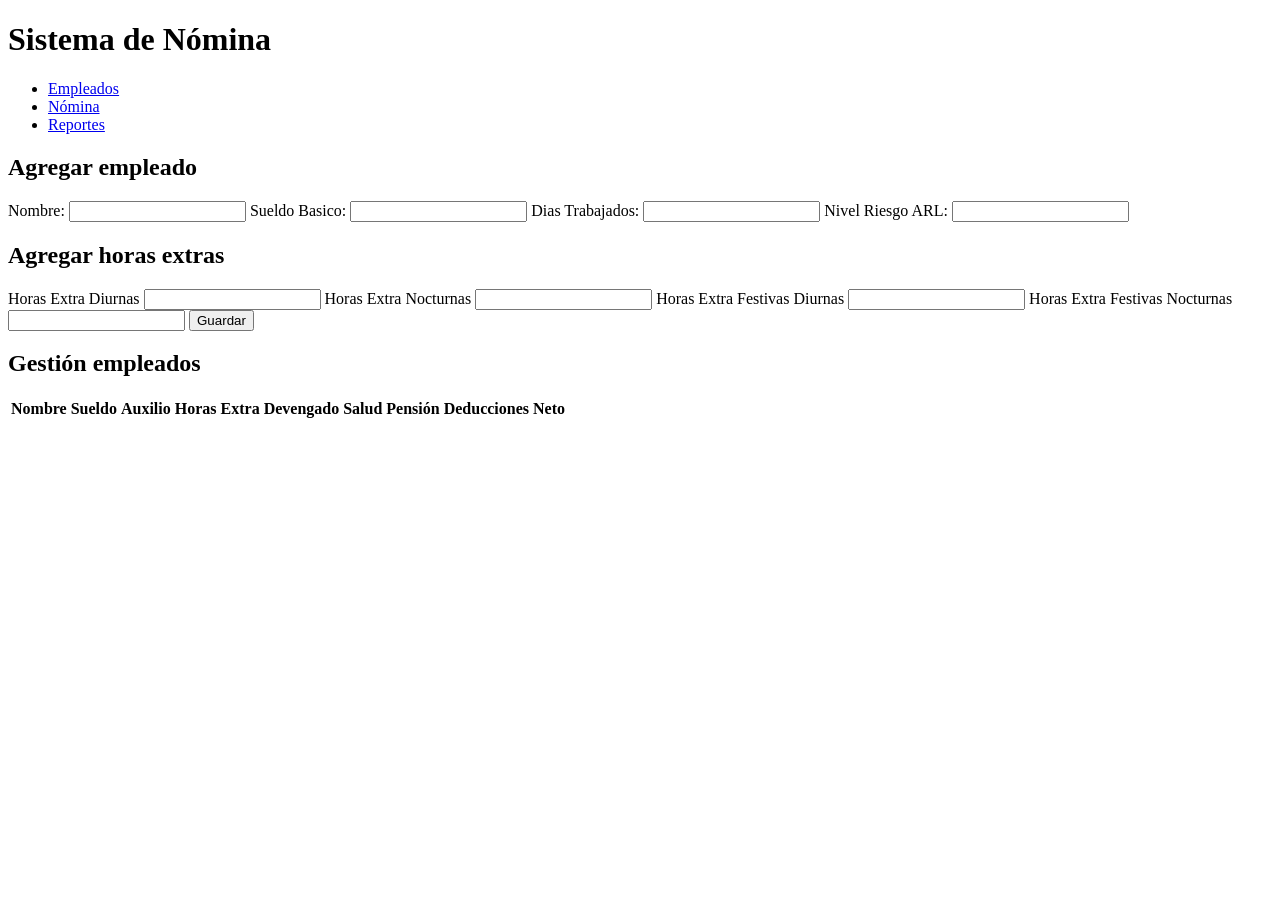
==== frontend/index.html @ 8a39349c "creacion estructura inicial frontend y backend" ====
<!DOCTYPE html>
<html lang="en">
<head>
    <meta charset="UTF-8">
    <meta name="viewport" content="width=device-width, initial-scale=1.0">
    <title>Sistema de Nómina</title>
    <link rel="stylesheet" href="styles.css">
    <script src="app.js" defer></script>
</head>
<body>
    <header>
        <h1>Sistema de Nómina</h1>
        <nav>
            <ul>
                <li><a href="#empleados">Empleados</a></li>
                <li><a href="#nomina">Nómina</a></li>
                <li><a href="#reportes">Reportes</a></li>
            </ul>
        </nav>
    </header>

    <main>
        <!-- Sección para agregar empleados !-->
        <div class="agregar-empleados">

            <h2>Agregar empleado</h2>
            <form id="formulario-empleado">
                <label for="nombre">Nombre:</label>
                <input type="text" id="nombre" name="nombre" required>

                <label for="Sbasico">Sueldo Basico:</label>
                <input type="number" id="Sbasico" name="Sbasico" required>

                <label for="Dias">Dias Trabajados:</label>
                <input type="number" id="Dias" name="Dias" required>

                <label for="nivel-arl">Nivel Riesgo ARL:</label>
                <input type="number" id="nivel-arl" name="nivel-arl" required>
                <!--NECESARI EDITAR ESTILO DE HORAS EXTRA-->
                <h2>Agregar horas extras</h2>      
                <label for="HED">Horas Extra Diurnas</label>
                <input type="number" id="HED" name="HED" required>
                
                <label for="HEN">Horas Extra Nocturnas</label>
                <input type="number" id="HEN" name="HEN" required>
                
                <label for="HEDF">Horas Extra Festivas Diurnas</label>
                <input type="number" id="HEDF" name="HEDF" required>
                
                <label for="HENF">Horas Extra Festivas Nocturnas</label>
                <input type="number" id="HENF" name="HENF" required>
                
                <button id="submit" type="submit">Guardar</button>
            </form>

        </div>

        <div class="divisor"></div>

        <h2>Gestión empleados</h2>

        <table>
            <thead>
                <tr>
                    <th>Nombre</th>
                    <th>Sueldo</th>
                    <th>Auxilio</th>
                    <th>Horas Extra</th>
                    <th>Devengado</th>
                    <th>Salud</th>
                    <th>Pensión</th>
                    <th>Deducciones</th>
                    <th>Neto</th>
                
                </tr>
            </thead>
            <tbody id="TablaEmpleados"></tbody>
        </table>
    </main>
</body>
</html>
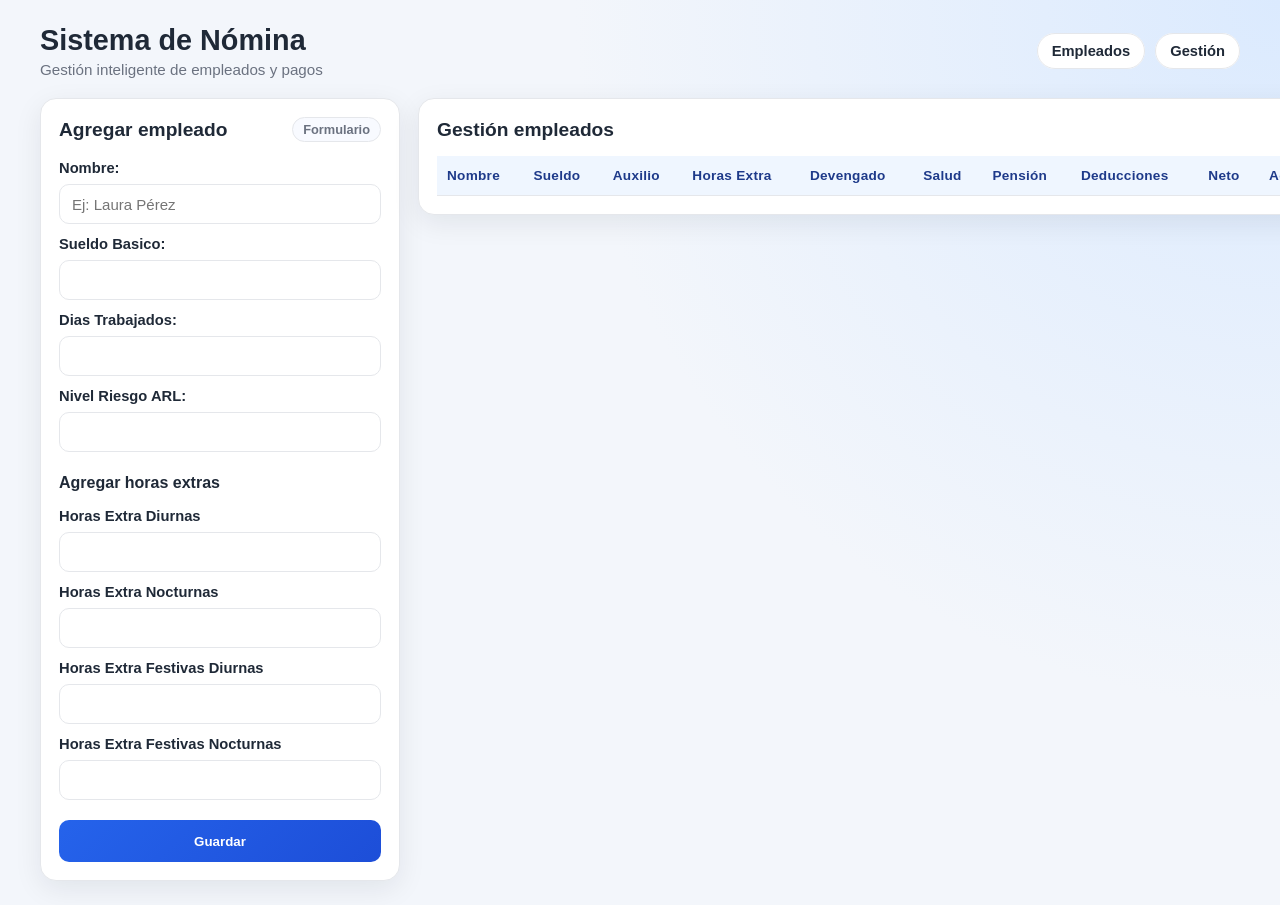
==== commit 7cd9b0ce: "interfaz mejorada" ====
--- a/frontend/index.html
+++ b/frontend/index.html
@@ -1,5 +1,5 @@
 <!DOCTYPE html>
-<html lang="en">
+<html lang="es">
 <head>
     <meta charset="UTF-8">
     <meta name="viewport" content="width=device-width, initial-scale=1.0">
@@ -8,25 +8,29 @@
     <script src="app.js" defer></script>
 </head>
 <body>
-    <header>
-        <h1>Sistema de Nómina</h1>
-        <nav>
+    <header class="topbar">
+        <div class="brand">
+            <h1>Sistema de Nómina</h1>
+            <p>Gestión inteligente de empleados y pagos</p>
+        </div>
+        <nav class="main-nav">
             <ul>
                 <li><a href="#empleados">Empleados</a></li>
-                <li><a href="#nomina">Nómina</a></li>
-                <li><a href="#reportes">Reportes</a></li>
+                <li><a href="#gestion">Gestión</a></li>
             </ul>
         </nav>
     </header>
 
-    <main>
-        <!-- Sección para agregar empleados !-->
-        <div class="agregar-empleados">
+    <main class="layout" id="empleados">
+        <section class="card agregar-empleados">
+            <div class="card-header">
+                <h2>Agregar empleado</h2>
+                <span class="chip">Formulario</span>
+            </div>
 
-            <h2>Agregar empleado</h2>
             <form id="formulario-empleado">
                 <label for="nombre">Nombre:</label>
-                <input type="text" id="nombre" name="nombre" required>
+                <input type="text" id="nombre" name="nombre" placeholder="Ej: Laura Pérez" required>
 
                 <label for="Sbasico">Sueldo Basico:</label>
                 <input type="number" id="Sbasico" name="Sbasico" required>
@@ -36,8 +40,8 @@
 
                 <label for="nivel-arl">Nivel Riesgo ARL:</label>
                 <input type="number" id="nivel-arl" name="nivel-arl" required>
-                <!--NECESARI EDITAR ESTILO DE HORAS EXTRA-->
-                <h2>Agregar horas extras</h2>      
+
+                <h3>Agregar horas extras</h3>
                 <label for="HED">Horas Extra Diurnas</label>
                 <input type="number" id="HED" name="HED" required>
                 
@@ -49,33 +53,37 @@
                 
                 <label for="HENF">Horas Extra Festivas Nocturnas</label>
                 <input type="number" id="HENF" name="HENF" required>
-                
+
                 <button id="submit" type="submit">Guardar</button>
             </form>
+        </section>
 
-        </div>
+        <section class="card" id="gestion">
+            <div class="card-header">
+                <h2>Gestión empleados</h2>
+                <span class="chip">Listado</span>
+            </div>
 
-        <div class="divisor"></div>
-
-        <h2>Gestión empleados</h2>
-
-        <table>
-            <thead>
-                <tr>
-                    <th>Nombre</th>
-                    <th>Sueldo</th>
-                    <th>Auxilio</th>
-                    <th>Horas Extra</th>
-                    <th>Devengado</th>
-                    <th>Salud</th>
-                    <th>Pensión</th>
-                    <th>Deducciones</th>
-                    <th>Neto</th>
-                
-                </tr>
-            </thead>
-            <tbody id="TablaEmpleados"></tbody>
-        </table>
+            <div class="table-wrapper">
+                <table>
+                    <thead>
+                        <tr>
+                            <th>Nombre</th>
+                            <th>Sueldo</th>
+                            <th>Auxilio</th>
+                            <th>Horas Extra</th>
+                            <th>Devengado</th>
+                            <th>Salud</th>
+                            <th>Pensión</th>
+                            <th>Deducciones</th>
+                            <th>Neto</th>
+                            <th>Acciones</th>
+                        </tr>
+                    </thead>
+                    <tbody id="TablaEmpleados"></tbody>
+                </table>
+            </div>
+        </section>
     </main>
 </body>
 </html>
--- a/frontend/styles.css
+++ b/frontend/styles.css
@@ -0,0 +1,232 @@
+:root {
+	--bg: #f3f6fb;
+	--surface: #ffffff;
+	--surface-soft: #f8faff;
+	--text: #1f2937;
+	--text-soft: #6b7280;
+	--primary: #2563eb;
+	--primary-dark: #1d4ed8;
+	--danger: #dc2626;
+	--border: #e5e7eb;
+}
+
+* {
+	box-sizing: border-box;
+	margin: 0;
+	padding: 0;
+}
+
+body {
+	font-family: "Segoe UI", Arial, sans-serif;
+	background: radial-gradient(circle at top right, #dbeafe 0%, var(--bg) 45%);
+	color: var(--text);
+	min-height: 100vh;
+	padding: 24px;
+}
+
+.topbar {
+	max-width: 1200px;
+	margin: 0 auto 20px;
+	display: flex;
+	justify-content: space-between;
+	gap: 16px;
+	align-items: center;
+}
+
+.brand h1 {
+	font-size: 1.8rem;
+	margin-bottom: 4px;
+}
+
+.brand p {
+	color: var(--text-soft);
+	font-size: 0.95rem;
+}
+
+.main-nav ul {
+	list-style: none;
+	display: flex;
+	gap: 10px;
+}
+
+.main-nav a {
+	text-decoration: none;
+	color: var(--text);
+	background: var(--surface);
+	border: 1px solid var(--border);
+	border-radius: 999px;
+	padding: 9px 14px;
+	font-size: 0.92rem;
+	font-weight: 600;
+}
+
+.layout {
+	max-width: 1200px;
+	margin: 0 auto;
+	display: grid;
+	grid-template-columns: 360px 1fr;
+	gap: 18px;
+	align-items: start;
+}
+
+.card {
+	background: var(--surface);
+	border: 1px solid var(--border);
+	border-radius: 16px;
+	box-shadow: 0 8px 28px rgba(15, 23, 42, 0.08);
+	padding: 18px;
+}
+
+.card-header {
+	display: flex;
+	justify-content: space-between;
+	align-items: center;
+	margin-bottom: 14px;
+}
+
+.card-header h2 {
+	font-size: 1.2rem;
+}
+
+.chip {
+	padding: 4px 10px;
+	border-radius: 999px;
+	background: var(--surface-soft);
+	border: 1px solid var(--border);
+	color: var(--text-soft);
+	font-size: 0.8rem;
+	font-weight: 700;
+}
+
+form {
+	display: grid;
+	grid-template-columns: 1fr;
+	gap: 8px;
+}
+
+label {
+	font-weight: 600;
+	font-size: 0.92rem;
+	margin-top: 4px;
+}
+
+input {
+	width: 100%;
+	height: 40px;
+	border: 1px solid var(--border);
+	border-radius: 10px;
+	padding: 0 12px;
+	font-size: 0.94rem;
+	color: var(--text);
+	background: #fff;
+	outline: none;
+	transition: border-color 0.2s ease, box-shadow 0.2s ease;
+}
+
+input:focus {
+	border-color: var(--primary);
+	box-shadow: 0 0 0 3px rgba(37, 99, 235, 0.16);
+}
+
+h3 {
+	margin-top: 14px;
+	margin-bottom: 4px;
+	color: var(--text);
+	font-size: 1rem;
+}
+
+#submit {
+	margin-top: 12px;
+	height: 42px;
+	border: none;
+	border-radius: 10px;
+	background: linear-gradient(135deg, var(--primary), var(--primary-dark));
+	color: #fff;
+	font-weight: 700;
+	cursor: pointer;
+}
+
+#submit:hover {
+	filter: brightness(1.04);
+}
+
+.table-wrapper {
+	overflow-x: auto;
+}
+
+table {
+	width: 100%;
+	border-collapse: separate;
+	border-spacing: 0;
+	min-width: 920px;
+}
+
+thead th {
+	text-align: left;
+	background: #eff6ff;
+	color: #1e3a8a;
+	font-size: 0.85rem;
+	letter-spacing: 0.02em;
+	border-bottom: 1px solid var(--border);
+	padding: 12px 10px;
+}
+
+tbody td {
+	padding: 11px 10px;
+	border-bottom: 1px solid var(--border);
+	font-size: 0.92rem;
+	vertical-align: middle;
+}
+
+tbody tr:hover {
+	background: #f8fbff;
+}
+
+td button {
+	border: none;
+	border-radius: 8px;
+	padding: 7px 12px;
+	font-weight: 600;
+	font-size: 0.82rem;
+	cursor: pointer;
+	margin-right: 6px;
+}
+
+.btn-edit {
+	background: #dbeafe;
+	color: #1e3a8a;
+}
+
+.btn-delete {
+	background: #fee2e2;
+	color: var(--danger);
+}
+
+@media (max-width: 1050px) {
+	.layout {
+		grid-template-columns: 1fr;
+	}
+}
+
+@media (max-width: 680px) {
+	body {
+		padding: 14px;
+	}
+
+	.topbar {
+		flex-direction: column;
+		align-items: flex-start;
+	}
+
+	.brand h1 {
+		font-size: 1.45rem;
+	}
+
+	.main-nav ul {
+		flex-wrap: wrap;
+	}
+
+	.card {
+		padding: 14px;
+	}
+}
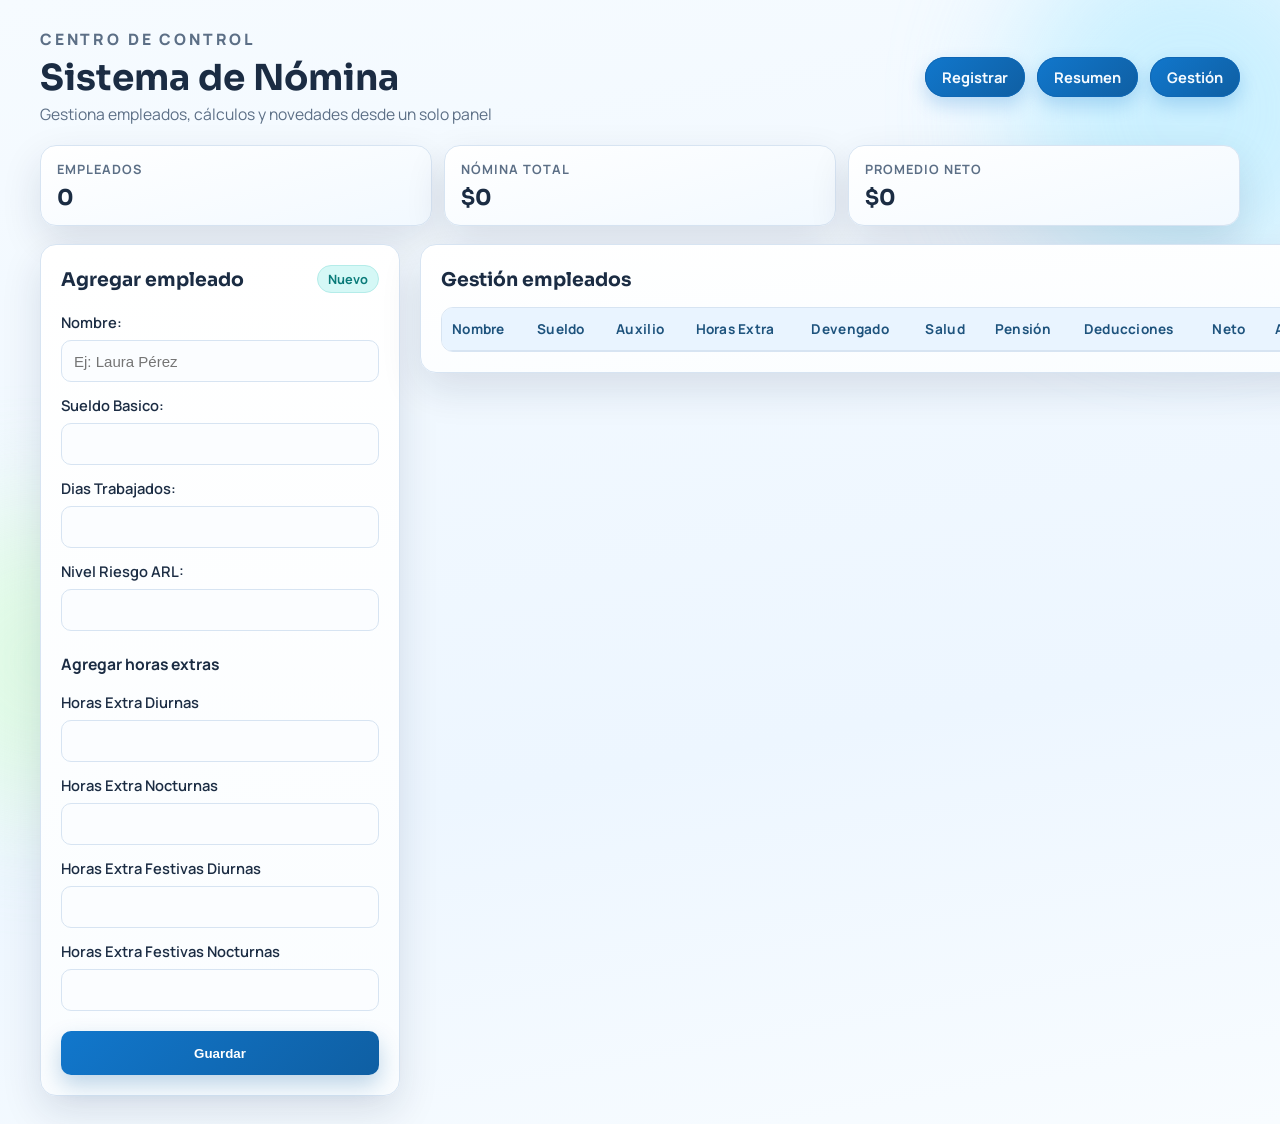
==== commit c9741fc2: "Cmabios en la interfaz" ====
--- a/frontend/index.html
+++ b/frontend/index.html
@@ -4,28 +4,48 @@
     <meta charset="UTF-8">
     <meta name="viewport" content="width=device-width, initial-scale=1.0">
     <title>Sistema de Nómina</title>
-    <link rel="stylesheet" href="styles.css">
+    <link rel="stylesheet" href="css/styles.css">
     <script src="app.js" defer></script>
 </head>
 <body>
+    <div class="bg-orb orb-1"></div>
+    <div class="bg-orb orb-2"></div>
+
     <header class="topbar">
         <div class="brand">
+            <p class="eyebrow">Centro de Control</p>
             <h1>Sistema de Nómina</h1>
-            <p>Gestión inteligente de empleados y pagos</p>
+            <p>Gestiona empleados, cálculos y novedades desde un solo panel</p>
         </div>
         <nav class="main-nav">
             <ul>
-                <li><a href="#empleados">Empleados</a></li>
+                <li><a href="#empleados">Registrar</a></li>
+                <li><a href="#resumen">Resumen</a></li>
                 <li><a href="#gestion">Gestión</a></li>
             </ul>
         </nav>
     </header>
 
+    <section class="summary" id="resumen">
+        <article class="summary-card">
+            <p class="summary-label">Empleados</p>
+            <p class="summary-value" id="total-empleados">0</p>
+        </article>
+        <article class="summary-card">
+            <p class="summary-label">Nómina Total</p>
+            <p class="summary-value" id="total-nomina">$0</p>
+        </article>
+        <article class="summary-card">
+            <p class="summary-label">Promedio Neto</p>
+            <p class="summary-value" id="promedio-neto">$0</p>
+        </article>
+    </section>
+
     <main class="layout" id="empleados">
         <section class="card agregar-empleados">
             <div class="card-header">
                 <h2>Agregar empleado</h2>
-                <span class="chip">Formulario</span>
+                <span class="chip" id="form-mode">Nuevo</span>
             </div>
 
             <form id="formulario-empleado">
--- a/frontend/css/styles.css
+++ b/frontend/css/styles.css
@@ -0,0 +1,355 @@
+@import url("https://fonts.googleapis.com/css2?family=Manrope:wght@400;500;600;700;800&family=Sora:wght@500;600;700&display=swap");
+
+:root {
+	--bg-1: #f6fbff;
+	--bg-2: #edf6ff;
+	--surface: #ffffff;
+	--surface-soft: #f4f9ff;
+	--text: #1b2c43;
+	--text-soft: #5c6f86;
+	--primary: #1177cc;
+	--primary-strong: #0f5fa3;
+	--accent: #0ea5a3;
+	--accent-soft: #d5f8f6;
+	--danger: #e0254c;
+	--danger-soft: #ffe3ea;
+	--border: #d7e4f2;
+	--shadow: 0 16px 40px rgba(13, 35, 69, 0.12);
+}
+
+* {
+	box-sizing: border-box;
+	margin: 0;
+	padding: 0;
+}
+
+body {
+	font-family: "Manrope", sans-serif;
+	background: linear-gradient(170deg, var(--bg-1) 0%, var(--bg-2) 65%, #f8fcff 100%);
+	color: var(--text);
+	min-height: 100vh;
+	padding: 28px;
+	position: relative;
+	overflow-x: hidden;
+}
+
+.bg-orb {
+	position: fixed;
+	border-radius: 999px;
+	filter: blur(60px);
+	z-index: -1;
+	opacity: 0.65;
+}
+
+.orb-1 {
+	width: 360px;
+	height: 360px;
+	right: -90px;
+	top: -70px;
+	background: #b5ebff;
+}
+
+.orb-2 {
+	width: 300px;
+	height: 300px;
+	left: -110px;
+	bottom: 10%;
+	background: #d7fcd8;
+}
+
+.topbar {
+	max-width: 1200px;
+	margin: 0 auto 20px;
+	display: flex;
+	justify-content: space-between;
+	gap: 20px;
+	align-items: center;
+	animation: fade-slide 0.5s ease-out;
+}
+
+.eyebrow {
+	font-size: 0.78rem;
+	font-weight: 800;
+	letter-spacing: 0.18em;
+	text-transform: uppercase;
+	color: var(--accent);
+	margin-bottom: 8px;
+}
+
+.brand h1 {
+	font-family: "Sora", sans-serif;
+	font-size: clamp(1.65rem, 2.8vw, 2.3rem);
+	line-height: 1.1;
+	margin-bottom: 6px;
+}
+
+.brand p {
+	color: var(--text-soft);
+	font-size: 0.98rem;
+}
+
+.main-nav ul {
+	list-style: none;
+	display: flex;
+	gap: 12px;
+}
+
+.main-nav a {
+	text-decoration: none;
+	color: #f6fbff;
+	background: linear-gradient(135deg, var(--primary), var(--primary-strong));
+	border: 1px solid #0f67b5;
+	border-radius: 999px;
+	padding: 9px 16px;
+	font-size: 0.92rem;
+	font-weight: 700;
+	box-shadow: 0 8px 18px rgba(17, 119, 204, 0.24);
+	transition: transform 0.2s ease, filter 0.2s ease;
+}
+
+.main-nav a:hover {
+	filter: brightness(1.08);
+	transform: translateY(-1px);
+}
+
+.summary {
+	max-width: 1200px;
+	margin: 0 auto 18px;
+	display: grid;
+	grid-template-columns: repeat(3, 1fr);
+	gap: 12px;
+	animation: fade-slide 0.6s ease-out;
+}
+
+.summary-card {
+	background: linear-gradient(165deg, #ffffff 0%, #f2f9ff 100%);
+	border: 1px solid var(--border);
+	border-radius: 16px;
+	padding: 14px 16px;
+	box-shadow: var(--shadow);
+}
+
+.summary-label {
+	font-size: 0.8rem;
+	font-weight: 700;
+	letter-spacing: 0.08em;
+	text-transform: uppercase;
+	color: var(--text-soft);
+	margin-bottom: 6px;
+}
+
+.summary-value {
+	font-family: "Sora", sans-serif;
+	font-size: 1.36rem;
+	font-weight: 700;
+}
+
+.layout {
+	max-width: 1200px;
+	margin: 0 auto;
+	display: grid;
+	grid-template-columns: 360px 1fr;
+	gap: 20px;
+	align-items: start;
+	animation: fade-slide 0.65s ease-out;
+}
+
+.card {
+	background: linear-gradient(175deg, var(--surface) 0%, #fafdff 100%);
+	border: 1px solid var(--border);
+	border-radius: 16px;
+	box-shadow: var(--shadow);
+	padding: 20px;
+}
+
+.card-header {
+	display: flex;
+	justify-content: space-between;
+	align-items: center;
+	margin-bottom: 14px;
+}
+
+.card-header h2 {
+	font-family: "Sora", sans-serif;
+	font-size: 1.18rem;
+}
+
+.chip {
+	padding: 4px 10px;
+	border-radius: 999px;
+	background: var(--accent-soft);
+	border: 1px solid #b4ece9;
+	color: #0a7b79;
+	font-size: 0.8rem;
+	font-weight: 700;
+}
+
+form {
+	display: grid;
+	grid-template-columns: 1fr;
+	gap: 8px;
+}
+
+label {
+	font-weight: 600;
+	font-size: 0.92rem;
+	margin-top: 5px;
+}
+
+input {
+	width: 100%;
+	height: 42px;
+	border: 1px solid var(--border);
+	border-radius: 10px;
+	padding: 0 12px;
+	font-size: 0.94rem;
+	color: var(--text);
+	background: #fbfdff;
+	outline: none;
+	transition: border-color 0.2s ease, box-shadow 0.2s ease;
+}
+
+input:focus {
+	border-color: var(--primary);
+	box-shadow: 0 0 0 3px rgba(17, 119, 204, 0.15);
+}
+
+h3 {
+	margin-top: 14px;
+	margin-bottom: 4px;
+	color: var(--text);
+	font-size: 0.98rem;
+}
+
+#submit {
+	margin-top: 12px;
+	height: 44px;
+	border: none;
+	border-radius: 10px;
+	background: linear-gradient(135deg, var(--primary), var(--primary-strong));
+	color: #fff;
+	font-weight: 700;
+	cursor: pointer;
+	box-shadow: 0 10px 22px rgba(15, 95, 163, 0.26);
+	transition: transform 0.2s ease, filter 0.2s ease;
+}
+
+#submit:hover {
+	filter: brightness(1.06);
+	transform: translateY(-1px);
+}
+
+.table-wrapper {
+	overflow-x: auto;
+	border: 1px solid var(--border);
+	border-radius: 12px;
+	background: #ffffff;
+}
+
+table {
+	width: 100%;
+	border-collapse: separate;
+	border-spacing: 0;
+	min-width: 920px;
+}
+
+thead th {
+	text-align: left;
+	background: #e9f4ff;
+	color: #1e537d;
+	font-size: 0.85rem;
+	letter-spacing: 0.02em;
+	border-bottom: 1px solid var(--border);
+	padding: 12px 10px;
+}
+
+tbody td {
+	padding: 11px 10px;
+	border-bottom: 1px solid var(--border);
+	font-size: 0.92rem;
+	vertical-align: middle;
+}
+
+tbody tr:hover {
+	background: #f5fbff;
+}
+
+td button {
+	border: none;
+	border-radius: 8px;
+	padding: 7px 11px;
+	font-weight: 600;
+	font-size: 0.82rem;
+	cursor: pointer;
+	margin-right: 6px;
+	transition: transform 0.15s ease, filter 0.15s ease;
+}
+
+td button:hover {
+	transform: translateY(-1px);
+	filter: brightness(1.02);
+}
+
+.btn-edit {
+	background: #dff3ff;
+	color: #17557d;
+}
+
+.btn-delete {
+	background: var(--danger-soft);
+	color: var(--danger);
+}
+
+@keyframes fade-slide {
+	from {
+		opacity: 0;
+		transform: translateY(8px);
+	}
+	to {
+		opacity: 1;
+		transform: translateY(0);
+	}
+}
+
+@media (max-width: 1050px) {
+	.summary {
+		grid-template-columns: 1fr;
+	}
+
+	.layout {
+		grid-template-columns: 1fr;
+	}
+}
+
+@media (max-width: 680px) {
+	body {
+		padding: 14px;
+	}
+
+	.topbar {
+		flex-direction: column;
+		align-items: flex-start;
+		margin-bottom: 14px;
+	}
+
+	.brand h1 {
+		font-size: 1.48rem;
+	}
+
+	.main-nav ul {
+		flex-wrap: wrap;
+	}
+
+	.main-nav a {
+		font-size: 0.86rem;
+		padding: 8px 13px;
+	}
+
+	.card {
+		padding: 14px;
+	}
+
+	.table-wrapper {
+		border-radius: 10px;
+	}
+}
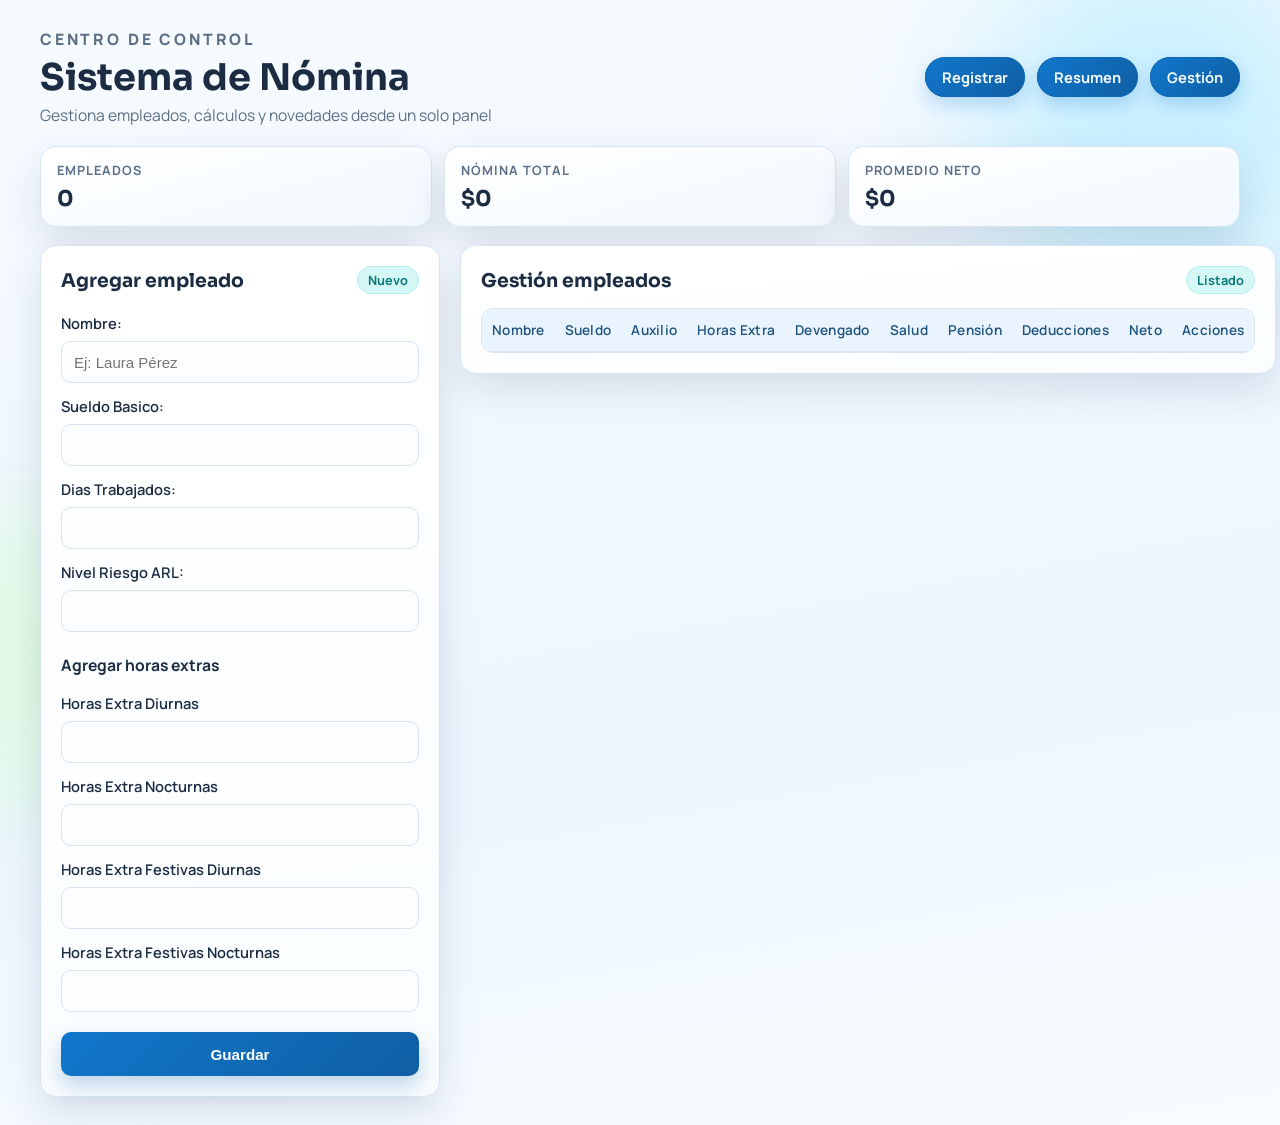
==== commit d9717219: "cambioes en el responsive y animaciones" ====
--- a/frontend/index.html
+++ b/frontend/index.html
@@ -2,22 +2,24 @@
 <html lang="es">
 <head>
     <meta charset="UTF-8">
-    <meta name="viewport" content="width=device-width, initial-scale=1.0">
+    <meta name="viewport" content="width=device-width, initial-scale=1.0, viewport-fit=cover">
+    <meta name="description" content="Sistema de Nómina - Gestión de empleados y cálculos de nómina">
+    <meta name="theme-color" content="#1177cc">
     <title>Sistema de Nómina</title>
     <link rel="stylesheet" href="css/styles.css">
     <script src="app.js" defer></script>
 </head>
 <body>
-    <div class="bg-orb orb-1"></div>
-    <div class="bg-orb orb-2"></div>
+    <div class="bg-orb orb-1" aria-hidden="true"></div>
+    <div class="bg-orb orb-2" aria-hidden="true"></div>
 
-    <header class="topbar">
+    <header class="topbar" role="banner">
         <div class="brand">
             <p class="eyebrow">Centro de Control</p>
             <h1>Sistema de Nómina</h1>
             <p>Gestiona empleados, cálculos y novedades desde un solo panel</p>
         </div>
-        <nav class="main-nav">
+        <nav class="main-nav" role="navigation" aria-label="Navegación principal">
             <ul>
                 <li><a href="#empleados">Registrar</a></li>
                 <li><a href="#resumen">Resumen</a></li>
@@ -26,7 +28,7 @@
         </nav>
     </header>
 
-    <section class="summary" id="resumen">
+    <section class="summary" id="resumen" role="region" aria-label="Resumen general">
         <article class="summary-card">
             <p class="summary-label">Empleados</p>
             <p class="summary-value" id="total-empleados">0</p>
@@ -41,7 +43,7 @@
         </article>
     </section>
 
-    <main class="layout" id="empleados">
+    <main class="layout" id="empleados" role="main">
         <section class="card agregar-empleados">
             <div class="card-header">
                 <h2>Agregar empleado</h2>
@@ -85,19 +87,19 @@
             </div>
 
             <div class="table-wrapper">
-                <table>
+                <table role="table">
                     <thead>
                         <tr>
-                            <th>Nombre</th>
-                            <th>Sueldo</th>
-                            <th>Auxilio</th>
-                            <th>Horas Extra</th>
-                            <th>Devengado</th>
-                            <th>Salud</th>
-                            <th>Pensión</th>
-                            <th>Deducciones</th>
-                            <th>Neto</th>
-                            <th>Acciones</th>
+                            <th scope="col">Nombre</th>
+                            <th scope="col">Sueldo</th>
+                            <th scope="col">Auxilio</th>
+                            <th scope="col">Horas Extra</th>
+                            <th scope="col">Devengado</th>
+                            <th scope="col">Salud</th>
+                            <th scope="col">Pensión</th>
+                            <th scope="col">Deducciones</th>
+                            <th scope="col">Neto</th>
+                            <th scope="col">Acciones</th>
                         </tr>
                     </thead>
                     <tbody id="TablaEmpleados"></tbody>
--- a/frontend/css/styles.css
+++ b/frontend/css/styles.css
@@ -28,7 +28,7 @@
 	background: linear-gradient(170deg, var(--bg-1) 0%, var(--bg-2) 65%, #f8fcff 100%);
 	color: var(--text);
 	min-height: 100vh;
-	padding: 28px;
+	padding: clamp(14px, 5vw, 28px);
 	position: relative;
 	overflow-x: hidden;
 }
@@ -42,29 +42,29 @@
 }
 
 .orb-1 {
-	width: 360px;
-	height: 360px;
-	right: -90px;
-	top: -70px;
+	width: clamp(200px, 30vw, 360px);
+	height: clamp(200px, 30vw, 360px);
+	right: clamp(-60px, -10vw, -90px);
+	top: clamp(-50px, -10vh, -70px);
 	background: #b5ebff;
 }
 
 .orb-2 {
-	width: 300px;
-	height: 300px;
-	left: -110px;
+	width: clamp(150px, 25vw, 300px);
+	height: clamp(150px, 25vw, 300px);
+	left: clamp(-100px, -15vw, -110px);
 	bottom: 10%;
 	background: #d7fcd8;
 }
 
 .topbar {
 	max-width: 1200px;
-	margin: 0 auto 20px;
+	margin: 0 auto clamp(14px, 4vw, 20px);
 	display: flex;
 	justify-content: space-between;
-	gap: 20px;
+	gap: clamp(12px, 4vw, 20px);
 	align-items: center;
-	animation: fade-slide 0.5s ease-out;
+	flex-wrap: wrap;
 }
 
 .eyebrow {
@@ -78,20 +78,25 @@
 
 .brand h1 {
 	font-family: "Sora", sans-serif;
-	font-size: clamp(1.65rem, 2.8vw, 2.3rem);
+	font-size: clamp(1.4rem, 4vw, 2.3rem);
 	line-height: 1.1;
 	margin-bottom: 6px;
+	word-break: break-word;
 }
 
 .brand p {
 	color: var(--text-soft);
-	font-size: 0.98rem;
+	font-size: clamp(0.85rem, 2vw, 0.98rem);
+	max-width: 100%;
 }
 
 .main-nav ul {
 	list-style: none;
 	display: flex;
-	gap: 12px;
+	gap: clamp(8px, 2vw, 12px);
+	flex-wrap: wrap;
+	width: 100%;
+	justify-content: flex-start;
 }
 
 .main-nav a {
@@ -100,11 +105,12 @@
 	background: linear-gradient(135deg, var(--primary), var(--primary-strong));
 	border: 1px solid #0f67b5;
 	border-radius: 999px;
-	padding: 9px 16px;
-	font-size: 0.92rem;
+	padding: clamp(7px, 1vw, 9px) clamp(12px, 3vw, 16px);
+	font-size: clamp(0.8rem, 2vw, 0.92rem);
 	font-weight: 700;
 	box-shadow: 0 8px 18px rgba(17, 119, 204, 0.24);
 	transition: transform 0.2s ease, filter 0.2s ease;
+	white-space: nowrap;
 }
 
 .main-nav a:hover {
@@ -114,23 +120,22 @@
 
 .summary {
 	max-width: 1200px;
-	margin: 0 auto 18px;
+	margin: 0 auto clamp(12px, 3vw, 18px);
 	display: grid;
-	grid-template-columns: repeat(3, 1fr);
-	gap: 12px;
-	animation: fade-slide 0.6s ease-out;
+	grid-template-columns: repeat(auto-fit, minmax(160px, 1fr));
+	gap: clamp(8px, 2vw, 12px);
 }
 
 .summary-card {
 	background: linear-gradient(165deg, #ffffff 0%, #f2f9ff 100%);
 	border: 1px solid var(--border);
-	border-radius: 16px;
-	padding: 14px 16px;
+	border-radius: clamp(12px, 2vw, 16px);
+	padding: clamp(10px, 2vw, 14px) clamp(12px, 3vw, 16px);
 	box-shadow: var(--shadow);
 }
 
 .summary-label {
-	font-size: 0.8rem;
+	font-size: clamp(0.7rem, 1.5vw, 0.8rem);
 	font-weight: 700;
 	letter-spacing: 0.08em;
 	text-transform: uppercase;
@@ -140,26 +145,26 @@
 
 .summary-value {
 	font-family: "Sora", sans-serif;
-	font-size: 1.36rem;
-	font-weight: 700;
+	font-size: clamp(1.1rem, 3vw, 1.36rem);
+	font-weight: 700;
+	word-break: break-word;
 }
 
 .layout {
 	max-width: 1200px;
 	margin: 0 auto;
 	display: grid;
-	grid-template-columns: 360px 1fr;
-	gap: 20px;
+	grid-template-columns: clamp(280px, 35%, 400px) 1fr;
+	gap: clamp(12px, 4vw, 20px);
 	align-items: start;
-	animation: fade-slide 0.65s ease-out;
 }
 
 .card {
 	background: linear-gradient(175deg, var(--surface) 0%, #fafdff 100%);
 	border: 1px solid var(--border);
-	border-radius: 16px;
+	border-radius: clamp(12px, 2vw, 16px);
 	box-shadow: var(--shadow);
-	padding: 20px;
+	padding: clamp(12px, 4vw, 20px);
 }
 
 .card-header {
@@ -171,7 +176,8 @@
 
 .card-header h2 {
 	font-family: "Sora", sans-serif;
-	font-size: 1.18rem;
+	font-size: clamp(1rem, 3vw, 1.18rem);
+	word-break: break-word;
 }
 
 .chip {
@@ -192,17 +198,17 @@
 
 label {
 	font-weight: 600;
-	font-size: 0.92rem;
+	font-size: clamp(0.85rem, 2vw, 0.92rem);
 	margin-top: 5px;
 }
 
 input {
 	width: 100%;
-	height: 42px;
+	height: clamp(38px, 10vw, 42px);
 	border: 1px solid var(--border);
-	border-radius: 10px;
-	padding: 0 12px;
-	font-size: 0.94rem;
+	border-radius: clamp(8px, 1.5vw, 10px);
+	padding: clamp(8px, 1.5vw, 12px);
+	font-size: clamp(0.85rem, 2vw, 0.94rem);
 	color: var(--text);
 	background: #fbfdff;
 	outline: none;
@@ -218,17 +224,18 @@
 	margin-top: 14px;
 	margin-bottom: 4px;
 	color: var(--text);
-	font-size: 0.98rem;
+	font-size: clamp(0.88rem, 2vw, 0.98rem);
 }
 
 #submit {
 	margin-top: 12px;
-	height: 44px;
+	height: clamp(40px, 10vw, 44px);
 	border: none;
-	border-radius: 10px;
+	border-radius: clamp(8px, 1.5vw, 10px);
 	background: linear-gradient(135deg, var(--primary), var(--primary-strong));
 	color: #fff;
 	font-weight: 700;
+	font-size: clamp(0.85rem, 2vw, 0.95rem);
 	cursor: pointer;
 	box-shadow: 0 10px 22px rgba(15, 95, 163, 0.26);
 	transition: transform 0.2s ease, filter 0.2s ease;
@@ -241,6 +248,7 @@
 
 .table-wrapper {
 	overflow-x: auto;
+	-webkit-overflow-scrolling: touch;
 	border: 1px solid var(--border);
 	border-radius: 12px;
 	background: #ffffff;
@@ -250,24 +258,26 @@
 	width: 100%;
 	border-collapse: separate;
 	border-spacing: 0;
-	min-width: 920px;
 }
 
 thead th {
 	text-align: left;
 	background: #e9f4ff;
 	color: #1e537d;
-	font-size: 0.85rem;
+	font-size: clamp(0.75rem, 2vw, 0.85rem);
 	letter-spacing: 0.02em;
 	border-bottom: 1px solid var(--border);
-	padding: 12px 10px;
+	padding: clamp(8px, 1.5vw, 12px) clamp(6px, 1.5vw, 10px);
+	font-weight: 600;
+	white-space: nowrap;
 }
 
 tbody td {
-	padding: 11px 10px;
+	padding: clamp(7px, 1.5vw, 11px) clamp(6px, 1.5vw, 10px);
 	border-bottom: 1px solid var(--border);
-	font-size: 0.92rem;
+	font-size: clamp(0.8rem, 2vw, 0.92rem);
 	vertical-align: middle;
+	word-break: break-word;
 }
 
 tbody tr:hover {
@@ -276,12 +286,13 @@
 
 td button {
 	border: none;
-	border-radius: 8px;
-	padding: 7px 11px;
+	border-radius: clamp(6px, 1vw, 8px);
+	padding: clamp(5px, 1vw, 7px) clamp(8px, 2vw, 11px);
 	font-weight: 600;
-	font-size: 0.82rem;
+	font-size: clamp(0.75rem, 1.5vw, 0.82rem);
 	cursor: pointer;
-	margin-right: 6px;
+	margin-right: 4px;
+	white-space: nowrap;
 	transition: transform 0.15s ease, filter 0.15s ease;
 }
 
@@ -300,56 +311,58 @@
 	color: var(--danger);
 }
 
-@keyframes fade-slide {
-	from {
-		opacity: 0;
-		transform: translateY(8px);
-	}
-	to {
-		opacity: 1;
-		transform: translateY(0);
-	}
-}
-
 @media (max-width: 1050px) {
-	.summary {
-		grid-template-columns: 1fr;
-	}
-
 	.layout {
 		grid-template-columns: 1fr;
 	}
 }
 
-@media (max-width: 680px) {
-	body {
-		padding: 14px;
-	}
-
+@media (max-width: 768px) {
+	.topbar {
+		gap: 12px;
+	}
+
+	.card {
+		border-radius: 12px;
+	}
+}
+
+@media (max-width: 640px) {
 	.topbar {
 		flex-direction: column;
-		align-items: flex-start;
-		margin-bottom: 14px;
-	}
-
-	.brand h1 {
-		font-size: 1.48rem;
+		width: 100%;
+	}
+
+	.brand {
+		width: 100%;
+	}
+
+	.main-nav {
+		width: 100%;
 	}
 
 	.main-nav ul {
-		flex-wrap: wrap;
-	}
-
-	.main-nav a {
-		font-size: 0.86rem;
-		padding: 8px 13px;
-	}
-
-	.card {
-		padding: 14px;
+		width: 100%;
+		justify-content: center;
 	}
 
 	.table-wrapper {
-		border-radius: 10px;
-	}
-}
+		overflow-x: auto;
+		-webkit-overflow-scrolling: touch;
+	}
+
+	table {
+		min-width: 600px;
+	}
+
+	tbody td,
+	thead th {
+		padding: 8px 6px;
+	}
+
+	td button {
+		margin-right: 3px;
+		padding: 5px 8px;
+		font-size: 0.7rem;
+	}
+}
